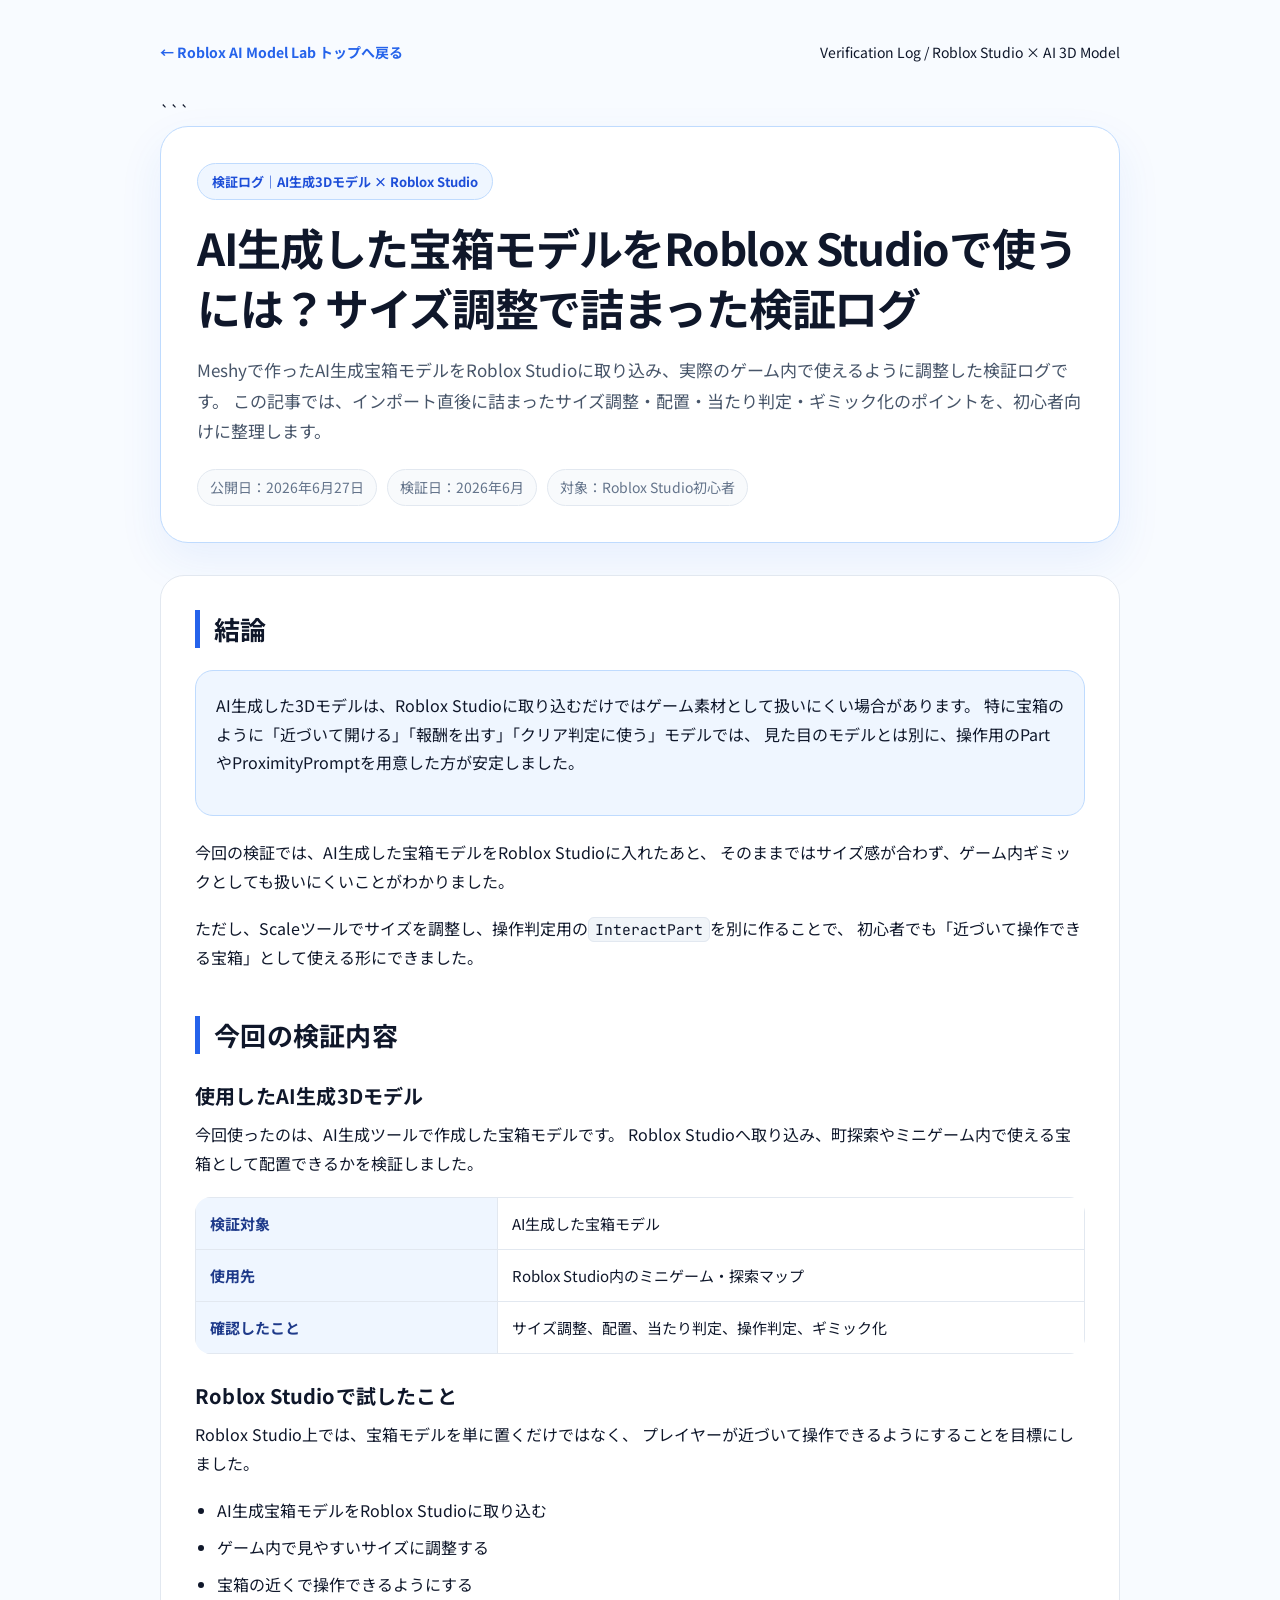
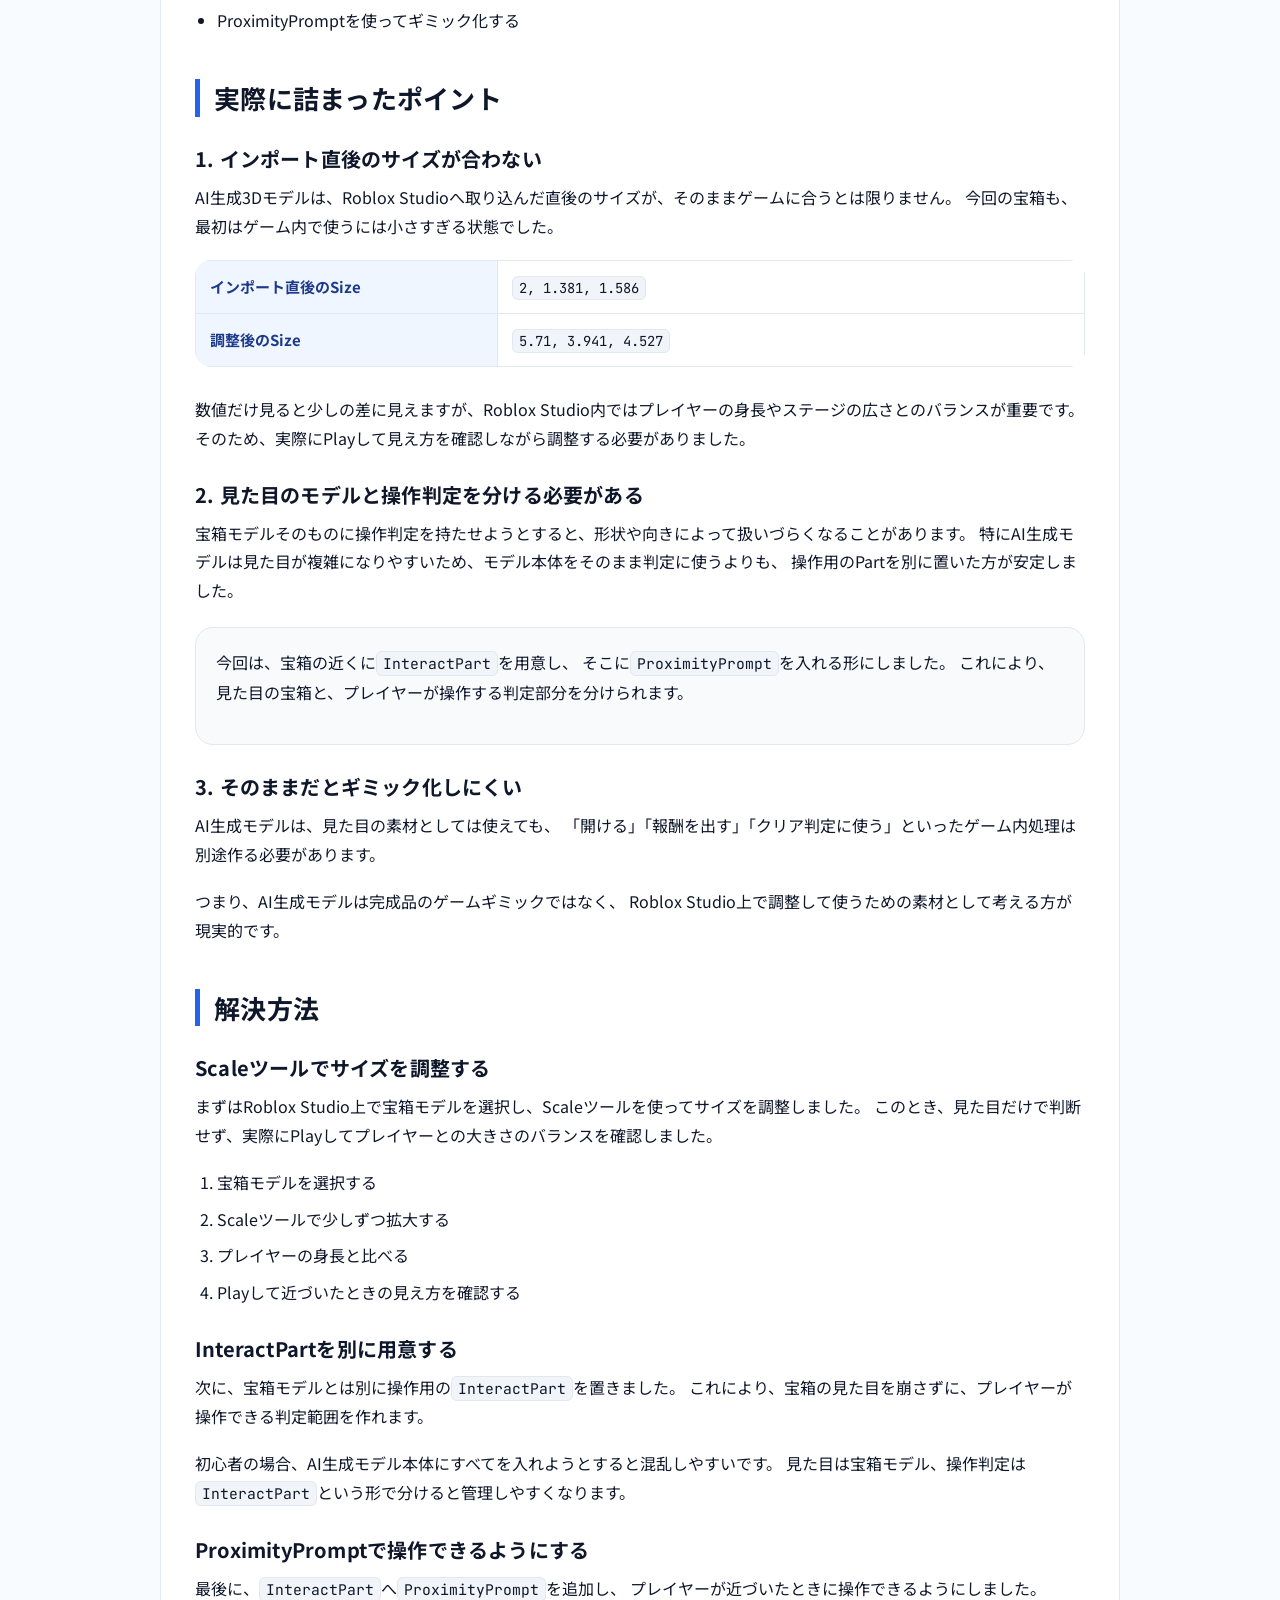
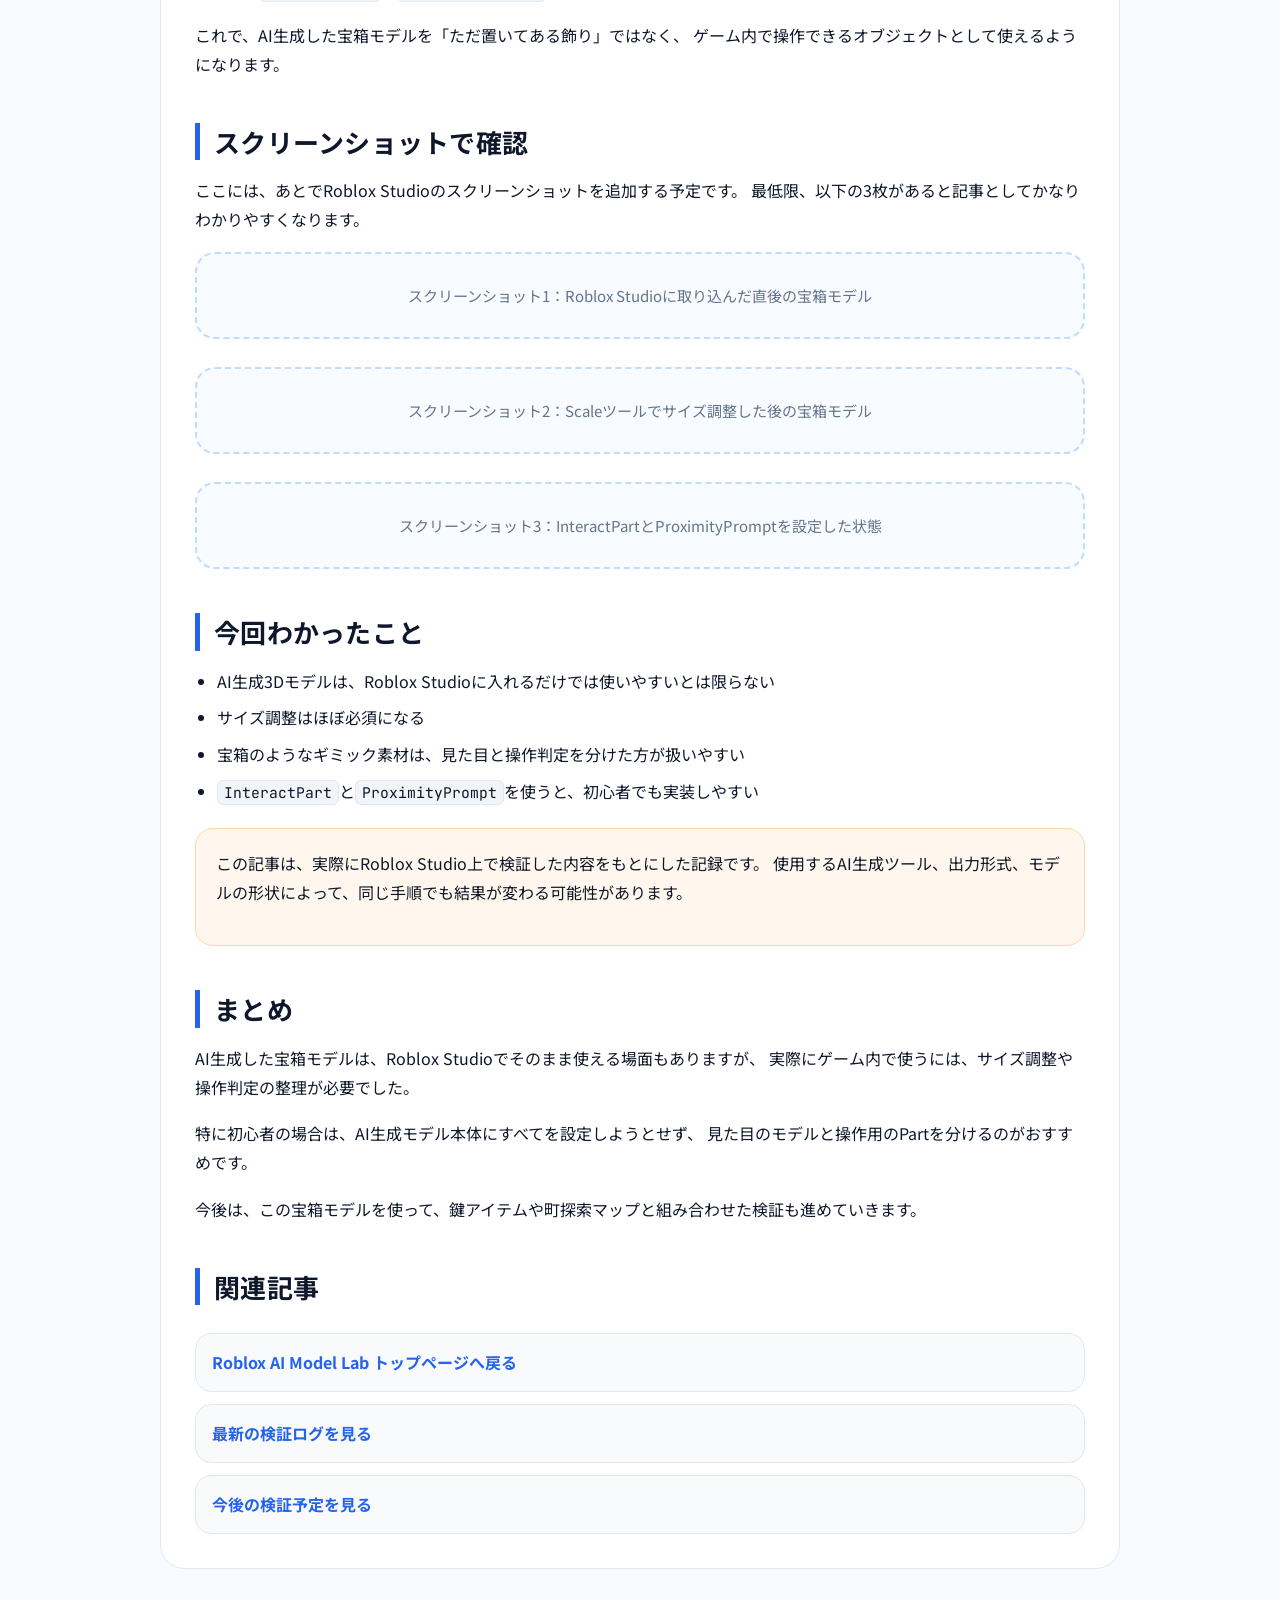
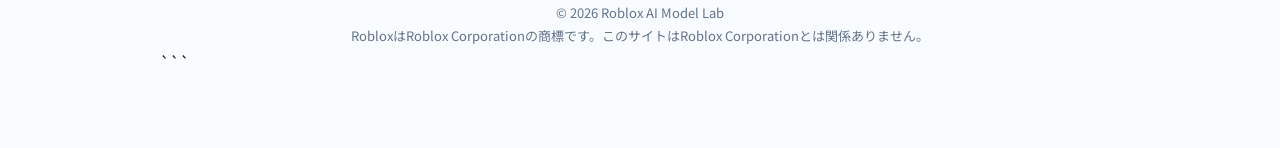
==== articles/ai-chest-roblox-studio-size-fix.html @ ababd357 "Create ai-chest-roblox-studio-size-fix.html" ====
<!DOCTYPE html>

<html lang="ja">
<head>
  <meta charset="UTF-8">
  <meta name="viewport" content="width=device-width, initial-scale=1">

  <title>AI生成した宝箱モデルをRoblox Studioで使うには？サイズ調整で詰まった検証ログ</title>
  <meta name="description" content="Meshyで作ったAI生成宝箱モデルをRoblox Studioに取り込み、サイズ調整・当たり判定・ギミック化で詰まった点と解決方法を実機検証ベースでまとめます。">
  <meta name="keywords" content="Roblox Studio,AI生成3Dモデル,Meshy,宝箱,サイズ調整,インポート,当たり判定,ProximityPrompt,初心者">
  <link rel="canonical" href="https://roblox-ai-model-lab.pages.dev/articles/ai-chest-roblox-studio-size-fix.html">

  <link rel="icon" href="/favicon.ico" sizes="any">
  <link rel="icon" type="image/png" sizes="32x32" href="/favicon-32x32.png">
  <link rel="apple-touch-icon" href="/apple-touch-icon.png">
  <meta name="theme-color" content="#2563eb">

  <!-- OGP -->

  <meta property="og:type" content="article">
  <meta property="og:locale" content="ja_JP">
  <meta property="og:site_name" content="Roblox AI Model Lab">
  <meta property="og:title" content="AI生成した宝箱モデルをRoblox Studioで使うには？サイズ調整で詰まった検証ログ">
  <meta property="og:description" content="Meshyで作ったAI生成宝箱モデルをRoblox Studioに取り込み、サイズ調整・当たり判定・ギミック化で詰まった点と解決方法を実機検証ベースでまとめます。">
  <meta property="og:url" content="https://roblox-ai-model-lab.pages.dev/articles/ai-chest-roblox-studio-size-fix.html">
  <meta property="og:image" content="https://roblox-ai-model-lab.pages.dev/ogp.png">
  <meta property="og:image:width" content="1200">
  <meta property="og:image:height" content="630">

  <!-- Twitter Card -->

  <meta name="twitter:card" content="summary_large_image">
  <meta name="twitter:title" content="AI生成した宝箱モデルをRoblox Studioで使うには？サイズ調整で詰まった検証ログ">
  <meta name="twitter:description" content="Meshyで作ったAI生成宝箱モデルをRoblox Studioに取り込み、サイズ調整・当たり判定・ギミック化で詰まった点と解決方法を実機検証ベースでまとめます。">
  <meta name="twitter:image" content="https://roblox-ai-model-lab.pages.dev/ogp.png">

  <link rel="preconnect" href="https://fonts.googleapis.com">
  <link rel="preconnect" href="https://fonts.gstatic.com" crossorigin>
  <link href="https://fonts.googleapis.com/css2?family=JetBrains+Mono:wght@400;500;700&family=Noto+Sans+JP:wght@400;500;700&display=swap" rel="stylesheet">
  <link rel="stylesheet" href="/styles.css">

  <style>
    body {
      background: #f8fbff;
      color: #0f172a;
      font-family: "Noto Sans JP", system-ui, -apple-system, BlinkMacSystemFont, sans-serif;
      line-height: 1.8;
    }

    .article-wrapper {
      width: min(100% - 32px, 960px);
      margin: 0 auto;
      padding: 40px 0 72px;
    }

    .article-nav {
      display: flex;
      justify-content: space-between;
      gap: 16px;
      align-items: center;
      margin-bottom: 32px;
      font-size: 14px;
    }

    .article-nav a {
      color: #2563eb;
      text-decoration: none;
      font-weight: 700;
    }

    .article-hero {
      background: #ffffff;
      border: 1px solid #bfdbfe;
      border-radius: 28px;
      padding: 36px;
      box-shadow: 0 18px 45px rgba(37, 99, 235, 0.08);
      margin-bottom: 32px;
    }

    .article-label {
      display: inline-flex;
      align-items: center;
      gap: 8px;
      background: #eff6ff;
      color: #1d4ed8;
      border: 1px solid #bfdbfe;
      border-radius: 999px;
      padding: 6px 14px;
      font-size: 13px;
      font-weight: 700;
      margin-bottom: 18px;
    }

    .article-hero h1 {
      font-size: clamp(28px, 5vw, 44px);
      line-height: 1.35;
      margin: 0 0 18px;
      letter-spacing: -0.03em;
    }

    .article-lead {
      color: #475569;
      font-size: 17px;
      margin: 0;
    }

    .article-meta {
      display: flex;
      flex-wrap: wrap;
      gap: 10px;
      margin-top: 22px;
      color: #64748b;
      font-size: 14px;
    }

    .article-meta span {
      background: #f8fafc;
      border: 1px solid #e2e8f0;
      border-radius: 999px;
      padding: 5px 12px;
    }

    .article-content {
      background: #ffffff;
      border: 1px solid #e2e8f0;
      border-radius: 24px;
      padding: 34px;
    }

    .article-content h2 {
      font-size: 26px;
      line-height: 1.45;
      margin: 44px 0 16px;
      padding-left: 14px;
      border-left: 5px solid #2563eb;
    }

    .article-content h2:first-child {
      margin-top: 0;
    }

    .article-content h3 {
      font-size: 20px;
      margin: 28px 0 10px;
    }

    .article-content p {
      margin: 0 0 18px;
    }

    .article-content ul,
    .article-content ol {
      padding-left: 1.4em;
      margin: 0 0 22px;
    }

    .article-content li {
      margin-bottom: 8px;
    }

    .summary-box,
    .point-box,
    .warning-box {
      border-radius: 18px;
      padding: 20px;
      margin: 22px 0;
    }

    .summary-box {
      background: #eff6ff;
      border: 1px solid #bfdbfe;
    }

    .point-box {
      background: #f8fafc;
      border: 1px solid #e2e8f0;
    }

    .warning-box {
      background: #fff7ed;
      border: 1px solid #fed7aa;
    }

    .data-table {
      width: 100%;
      border-collapse: collapse;
      margin: 20px 0 28px;
      font-size: 15px;
      overflow: hidden;
      border-radius: 16px;
    }

    .data-table th,
    .data-table td {
      border: 1px solid #e2e8f0;
      padding: 12px 14px;
      text-align: left;
      vertical-align: top;
    }

    .data-table th {
      background: #eff6ff;
      color: #1e3a8a;
      font-weight: 700;
      width: 34%;
    }

    code {
      font-family: "JetBrains Mono", monospace;
      background: #f1f5f9;
      border: 1px solid #e2e8f0;
      border-radius: 6px;
      padding: 2px 6px;
      font-size: 0.92em;
    }

    .screenshot-placeholder {
      border: 2px dashed #bfdbfe;
      border-radius: 20px;
      background: #f8fbff;
      color: #64748b;
      padding: 28px;
      margin: 18px 0 28px;
      text-align: center;
      font-size: 15px;
    }

    .article-links {
      display: grid;
      gap: 12px;
      margin-top: 28px;
    }

    .article-links a {
      display: block;
      background: #f8fafc;
      border: 1px solid #e2e8f0;
      border-radius: 16px;
      padding: 14px 16px;
      color: #2563eb;
      text-decoration: none;
      font-weight: 700;
    }

    .article-footer {
      margin-top: 32px;
      color: #64748b;
      font-size: 13px;
      text-align: center;
    }

    @media (max-width: 720px) {
      .article-wrapper {
        width: min(100% - 20px, 960px);
        padding-top: 24px;
      }

      .article-hero,
      .article-content {
        padding: 24px 18px;
        border-radius: 20px;
      }

      .article-nav {
        align-items: flex-start;
        flex-direction: column;
      }

      .data-table {
        font-size: 14px;
      }

      .data-table th,
      .data-table td {
        display: block;
        width: 100%;
      }
    }
  </style>

  <script type="application/ld+json">
  {
    "@context": "https://schema.org",
    "@type": "BlogPosting",
    "headline": "AI生成した宝箱モデルをRoblox Studioで使うには？サイズ調整で詰まった検証ログ",
    "description": "Meshyで作ったAI生成宝箱モデルをRoblox Studioに取り込み、サイズ調整・当たり判定・ギミック化で詰まった点と解決方法を実機検証ベースでまとめます。",
    "image": "https://roblox-ai-model-lab.pages.dev/ogp.png",
    "datePublished": "2026-06-27",
    "dateModified": "2026-06-27",
    "author": {
      "@type": "Organization",
      "name": "Roblox AI Model Lab"
    },
    "publisher": {
      "@type": "Organization",
      "name": "Roblox AI Model Lab",
      "logo": {
        "@type": "ImageObject",
        "url": "https://roblox-ai-model-lab.pages.dev/favicon-32x32.png"
      }
    },
    "mainEntityOfPage": {
      "@type": "WebPage",
      "@id": "https://roblox-ai-model-lab.pages.dev/articles/ai-chest-roblox-studio-size-fix.html"
    }
  }
  </script>

</head>

<body>
  <div class="article-wrapper">
    <nav class="article-nav" aria-label="パンくず">
      <a href="/">← Roblox AI Model Lab トップへ戻る</a>
      <span>Verification Log / Roblox Studio × AI 3D Model</span>
    </nav>

```
<header class="article-hero">
  <div class="article-label">検証ログ｜AI生成3Dモデル × Roblox Studio</div>
  <h1>AI生成した宝箱モデルをRoblox Studioで使うには？サイズ調整で詰まった検証ログ</h1>
  <p class="article-lead">
    Meshyで作ったAI生成宝箱モデルをRoblox Studioに取り込み、実際のゲーム内で使えるように調整した検証ログです。
    この記事では、インポート直後に詰まったサイズ調整・配置・当たり判定・ギミック化のポイントを、初心者向けに整理します。
  </p>
  <div class="article-meta">
    <span>公開日：2026年6月27日</span>
    <span>検証日：2026年6月</span>
    <span>対象：Roblox Studio初心者</span>
  </div>
</header>

<main class="article-content">
  <h2>結論</h2>
  <div class="summary-box">
    <p>
      AI生成した3Dモデルは、Roblox Studioに取り込むだけではゲーム素材として扱いにくい場合があります。
      特に宝箱のように「近づいて開ける」「報酬を出す」「クリア判定に使う」モデルでは、
      見た目のモデルとは別に、操作用のPartやProximityPromptを用意した方が安定しました。
    </p>
  </div>

  <p>
    今回の検証では、AI生成した宝箱モデルをRoblox Studioに入れたあと、
    そのままではサイズ感が合わず、ゲーム内ギミックとしても扱いにくいことがわかりました。
  </p>

  <p>
    ただし、Scaleツールでサイズを調整し、操作判定用の<code>InteractPart</code>を別に作ることで、
    初心者でも「近づいて操作できる宝箱」として使える形にできました。
  </p>

  <h2>今回の検証内容</h2>

  <h3>使用したAI生成3Dモデル</h3>
  <p>
    今回使ったのは、AI生成ツールで作成した宝箱モデルです。
    Roblox Studioへ取り込み、町探索やミニゲーム内で使える宝箱として配置できるかを検証しました。
  </p>

  <table class="data-table">
    <tr>
      <th>検証対象</th>
      <td>AI生成した宝箱モデル</td>
    </tr>
    <tr>
      <th>使用先</th>
      <td>Roblox Studio内のミニゲーム・探索マップ</td>
    </tr>
    <tr>
      <th>確認したこと</th>
      <td>サイズ調整、配置、当たり判定、操作判定、ギミック化</td>
    </tr>
  </table>

  <h3>Roblox Studioで試したこと</h3>
  <p>
    Roblox Studio上では、宝箱モデルを単に置くだけではなく、
    プレイヤーが近づいて操作できるようにすることを目標にしました。
  </p>

  <ul>
    <li>AI生成宝箱モデルをRoblox Studioに取り込む</li>
    <li>ゲーム内で見やすいサイズに調整する</li>
    <li>宝箱の近くで操作できるようにする</li>
    <li>ProximityPromptを使ってギミック化する</li>
  </ul>

  <h2>実際に詰まったポイント</h2>

  <h3>1. インポート直後のサイズが合わない</h3>
  <p>
    AI生成3Dモデルは、Roblox Studioへ取り込んだ直後のサイズが、そのままゲームに合うとは限りません。
    今回の宝箱も、最初はゲーム内で使うには小さすぎる状態でした。
  </p>

  <table class="data-table">
    <tr>
      <th>インポート直後のSize</th>
      <td><code>2, 1.381, 1.586</code></td>
    </tr>
    <tr>
      <th>調整後のSize</th>
      <td><code>5.71, 3.941, 4.527</code></td>
    </tr>
  </table>

  <p>
    数値だけ見ると少しの差に見えますが、Roblox Studio内ではプレイヤーの身長やステージの広さとのバランスが重要です。
    そのため、実際にPlayして見え方を確認しながら調整する必要がありました。
  </p>

  <h3>2. 見た目のモデルと操作判定を分ける必要がある</h3>
  <p>
    宝箱モデルそのものに操作判定を持たせようとすると、形状や向きによって扱いづらくなることがあります。
    特にAI生成モデルは見た目が複雑になりやすいため、モデル本体をそのまま判定に使うよりも、
    操作用のPartを別に置いた方が安定しました。
  </p>

  <div class="point-box">
    <p>
      今回は、宝箱の近くに<code>InteractPart</code>を用意し、
      そこに<code>ProximityPrompt</code>を入れる形にしました。
      これにより、見た目の宝箱と、プレイヤーが操作する判定部分を分けられます。
    </p>
  </div>

  <h3>3. そのままだとギミック化しにくい</h3>
  <p>
    AI生成モデルは、見た目の素材としては使えても、
    「開ける」「報酬を出す」「クリア判定に使う」といったゲーム内処理は別途作る必要があります。
  </p>

  <p>
    つまり、AI生成モデルは完成品のゲームギミックではなく、
    Roblox Studio上で調整して使うための素材として考える方が現実的です。
  </p>

  <h2>解決方法</h2>

  <h3>Scaleツールでサイズを調整する</h3>
  <p>
    まずはRoblox Studio上で宝箱モデルを選択し、Scaleツールを使ってサイズを調整しました。
    このとき、見た目だけで判断せず、実際にPlayしてプレイヤーとの大きさのバランスを確認しました。
  </p>

  <ol>
    <li>宝箱モデルを選択する</li>
    <li>Scaleツールで少しずつ拡大する</li>
    <li>プレイヤーの身長と比べる</li>
    <li>Playして近づいたときの見え方を確認する</li>
  </ol>

  <h3>InteractPartを別に用意する</h3>
  <p>
    次に、宝箱モデルとは別に操作用の<code>InteractPart</code>を置きました。
    これにより、宝箱の見た目を崩さずに、プレイヤーが操作できる判定範囲を作れます。
  </p>

  <p>
    初心者の場合、AI生成モデル本体にすべてを入れようとすると混乱しやすいです。
    見た目は宝箱モデル、操作判定は<code>InteractPart</code>という形で分けると管理しやすくなります。
  </p>

  <h3>ProximityPromptで操作できるようにする</h3>
  <p>
    最後に、<code>InteractPart</code>へ<code>ProximityPrompt</code>を追加し、
    プレイヤーが近づいたときに操作できるようにしました。
  </p>

  <p>
    これで、AI生成した宝箱モデルを「ただ置いてある飾り」ではなく、
    ゲーム内で操作できるオブジェクトとして使えるようになります。
  </p>

  <h2>スクリーンショットで確認</h2>

  <p>
    ここには、あとでRoblox Studioのスクリーンショットを追加する予定です。
    最低限、以下の3枚があると記事としてかなりわかりやすくなります。
  </p>

  <div class="screenshot-placeholder">
    スクリーンショット1：Roblox Studioに取り込んだ直後の宝箱モデル
  </div>

  <div class="screenshot-placeholder">
    スクリーンショット2：Scaleツールでサイズ調整した後の宝箱モデル
  </div>

  <div class="screenshot-placeholder">
    スクリーンショット3：InteractPartとProximityPromptを設定した状態
  </div>

  <h2>今回わかったこと</h2>

  <ul>
    <li>AI生成3Dモデルは、Roblox Studioに入れるだけでは使いやすいとは限らない</li>
    <li>サイズ調整はほぼ必須になる</li>
    <li>宝箱のようなギミック素材は、見た目と操作判定を分けた方が扱いやすい</li>
    <li><code>InteractPart</code>と<code>ProximityPrompt</code>を使うと、初心者でも実装しやすい</li>
  </ul>

  <div class="warning-box">
    <p>
      この記事は、実際にRoblox Studio上で検証した内容をもとにした記録です。
      使用するAI生成ツール、出力形式、モデルの形状によって、同じ手順でも結果が変わる可能性があります。
    </p>
  </div>

  <h2>まとめ</h2>

  <p>
    AI生成した宝箱モデルは、Roblox Studioでそのまま使える場面もありますが、
    実際にゲーム内で使うには、サイズ調整や操作判定の整理が必要でした。
  </p>

  <p>
    特に初心者の場合は、AI生成モデル本体にすべてを設定しようとせず、
    見た目のモデルと操作用のPartを分けるのがおすすめです。
  </p>

  <p>
    今後は、この宝箱モデルを使って、鍵アイテムや町探索マップと組み合わせた検証も進めていきます。
  </p>

  <h2>関連記事</h2>
  <div class="article-links">
    <a href="/">Roblox AI Model Lab トップページへ戻る</a>
    <a href="/#logs">最新の検証ログを見る</a>
    <a href="/#plans">今後の検証予定を見る</a>
  </div>
</main>

<footer class="article-footer">
  <p>© 2026 Roblox AI Model Lab</p>
  <p>RobloxはRoblox Corporationの商標です。このサイトはRoblox Corporationとは関係ありません。</p>
</footer>
```

  </div>
</body>
</html>
---- styles.css ----
/* =========================================================
   Roblox AI Model Lab — styles
   白基調 / 青アクセント / ドキュメント風 / レスポンシブ
   ========================================================= */

:root {
  --bg:        #ffffff;
  --bg-soft:   #f6f8fc;
  --bg-tint:   #eef4ff;
  --ink:       #12161d;
  --ink-2:     #4d5765;
  --ink-3:     #8b94a3;
  --line:      #e6eaf1;
  --line-2:    #d7dde8;

  --blue:      #1f6feb;
  --blue-d:    #155bc4;
  --blue-12:   rgba(31, 111, 235, 0.12);

  --green:     #1f9d57;
  --green-bg:  #e7f6ee;
  --amber:     #b9791a;
  --amber-bg:  #fbf1de;
  --slate:     #5b6573;
  --slate-bg:  #eef1f6;

  --maxw:      1080px;
  --radius:    12px;
  --radius-sm: 8px;

  --mono: "JetBrains Mono", ui-monospace, SFMono-Regular, Menlo, monospace;
  --sans: "Noto Sans JP", system-ui, -apple-system, "Hiragino Kaku Gothic ProN",
          "Yu Gothic", Meiryo, sans-serif;
}

* { box-sizing: border-box; }

html { scroll-behavior: smooth; }

body {
  margin: 0;
  font-family: var(--sans);
  color: var(--ink);
  background: var(--bg);
  line-height: 1.85;
  font-size: 16px;
  -webkit-font-smoothing: antialiased;
  text-rendering: optimizeLegibility;
}

a { color: inherit; text-decoration: none; }

img { max-width: 100%; display: block; }

h1, h2, h3, h4 { line-height: 1.4; font-weight: 700; margin: 0; letter-spacing: .01em; }

p { margin: 0; }

.wrap {
  max-width: var(--maxw);
  margin: 0 auto;
  padding: 0 24px;
}

/* ---- mono label / eyebrow ---- */
.eyebrow {
  font-family: var(--mono);
  font-size: 12px;
  letter-spacing: .14em;
  text-transform: uppercase;
  color: var(--blue);
  font-weight: 500;
  display: inline-flex;
  align-items: center;
  gap: 8px;
}
.eyebrow::before {
  content: "";
  width: 22px;
  height: 1px;
  background: var(--blue);
}

/* =========================================================
   Header
   ========================================================= */
.site-header {
  position: sticky;
  top: 0;
  z-index: 50;
  background: rgba(255, 255, 255, 0.86);
  backdrop-filter: saturate(180%) blur(10px);
  border-bottom: 1px solid var(--line);
}
.site-header .wrap {
  display: flex;
  align-items: center;
  justify-content: space-between;
  height: 64px;
  gap: 16px;
}
.brand {
  display: flex;
  align-items: center;
  gap: 11px;
  font-weight: 700;
  letter-spacing: .005em;
}
.brand .logo-mark {
  width: 32px;
  height: 32px;
  border-radius: 8px;
  background: var(--blue);
  color: #fff;
  display: grid;
  place-items: center;
  font-family: var(--mono);
  font-size: 14px;
  font-weight: 700;
  flex: none;
}
.brand .brand-name { font-size: 16px; }
.brand .brand-sub {
  font-family: var(--mono);
  font-size: 10px;
  letter-spacing: .12em;
  color: var(--ink-3);
  text-transform: uppercase;
  display: block;
  line-height: 1;
  margin-top: 2px;
}

.nav {
  display: flex;
  align-items: center;
  gap: 26px;
}
.nav a {
  font-size: 14px;
  color: var(--ink-2);
  transition: color .15s;
}
.nav a:hover { color: var(--blue); }
/* nav内のCTAボタンはデスクトップでは隠す（header-ctaとの重複防止） */
.nav > .btn { display: none; }

.btn {
  display: inline-flex;
  align-items: center;
  gap: 8px;
  font-size: 14px;
  font-weight: 600;
  padding: 9px 16px;
  border-radius: 999px;
  transition: background .15s, color .15s, border-color .15s, transform .1s;
  white-space: nowrap;
}
.btn:active { transform: translateY(1px); }
.btn-primary { background: var(--blue); color: #fff; }
.btn-primary:hover { background: var(--blue-d); }
.btn-ghost {
  border: 1px solid var(--line-2);
  color: var(--ink);
  background: #fff;
}
.btn-ghost:hover { border-color: var(--blue); color: var(--blue); }

.nav-toggle { display: none; }

/* =========================================================
   Hero
   ========================================================= */
.hero {
  padding: 84px 0 72px;
  border-bottom: 1px solid var(--line);
  background:
    radial-gradient(900px 380px at 85% -10%, var(--bg-tint), transparent 70%);
}
.hero-grid {
  display: grid;
  grid-template-columns: 1.15fr 1fr;
  gap: 56px;
  align-items: center;
}
.hero h1 {
  font-size: clamp(28px, 4.6vw, 46px);
  line-height: 1.32;
  letter-spacing: .005em;
  margin: 20px 0 22px;
  text-wrap: balance;
}
.hero h1 .hl {
  color: var(--blue);
  background: linear-gradient(transparent 62%, var(--blue-12) 62%);
  padding: 0 2px;
}
.hero-lead {
  font-size: 17px;
  color: var(--ink-2);
  max-width: 36em;
}
.hero-cta {
  display: flex;
  flex-wrap: wrap;
  gap: 12px;
  margin-top: 30px;
}
.hero-cta .btn { padding: 12px 22px; font-size: 15px; }
.hero-meta {
  display: flex;
  flex-wrap: wrap;
  gap: 10px 8px;
  margin-top: 30px;
}
.chip {
  font-family: var(--mono);
  font-size: 12px;
  letter-spacing: .04em;
  color: var(--ink-2);
  background: var(--bg-soft);
  border: 1px solid var(--line);
  padding: 5px 11px;
  border-radius: 999px;
}

/* placeholder visual */
.ph {
  position: relative;
  border-radius: var(--radius);
  border: 1px solid var(--line);
  background-color: var(--bg-soft);
  background-image:
    repeating-linear-gradient(135deg, #eef2f8 0 10px, #f7f9fc 10px 20px);
  display: grid;
  place-items: center;
  overflow: hidden;
}
.ph .ph-tag {
  font-family: var(--mono);
  font-size: 12px;
  color: var(--ink-3);
  background: rgba(255, 255, 255, 0.92);
  border: 1px solid var(--line);
  padding: 6px 12px;
  border-radius: 6px;
  letter-spacing: .02em;
}
.hero-visual {
  aspect-ratio: 4 / 3.4;
  box-shadow: 0 20px 50px -28px rgba(20, 40, 90, 0.35);
}
.hero-visual .badge {
  position: absolute;
  top: 14px;
  left: 14px;
  font-family: var(--mono);
  font-size: 11px;
  letter-spacing: .08em;
  color: var(--blue);
  background: #fff;
  border: 1px solid var(--line);
  padding: 5px 10px;
  border-radius: 6px;
}

/* =========================================================
   Section base
   ========================================================= */
section { scroll-margin-top: 80px; }
.section { padding: 78px 0; }
.section.soft { background: var(--bg-soft); border-top: 1px solid var(--line); border-bottom: 1px solid var(--line); }
.section-head { max-width: 44em; margin-bottom: 40px; }
.section-head h2 {
  font-size: clamp(23px, 3vw, 31px);
  margin: 14px 0 12px;
  letter-spacing: .01em;
}
.section-head p { color: var(--ink-2); font-size: 16px; }

/* =========================================================
   About
   ========================================================= */
.about-grid {
  display: grid;
  grid-template-columns: 1fr 1fr 1fr;
  gap: 20px;
  margin-top: 8px;
}
.about-card {
  background: #fff;
  border: 1px solid var(--line);
  border-radius: var(--radius);
  padding: 26px 24px;
}
.about-card .num {
  font-family: var(--mono);
  font-size: 12px;
  color: var(--blue);
  letter-spacing: .1em;
}
.about-card h3 { font-size: 17px; margin: 12px 0 8px; }
.about-card p { color: var(--ink-2); font-size: 14.5px; }

.callout {
  margin-top: 30px;
  display: flex;
  gap: 16px;
  align-items: flex-start;
  background: var(--bg-tint);
  border: 1px solid #d6e3fb;
  border-left: 3px solid var(--blue);
  border-radius: var(--radius-sm);
  padding: 20px 22px;
}
.callout .ic {
  font-family: var(--mono);
  font-weight: 700;
  color: var(--blue);
  flex: none;
  font-size: 14px;
  margin-top: 1px;
}
.callout p { font-size: 14.5px; color: var(--ink); }
.callout strong { color: var(--blue-d); }

/* =========================================================
   Categories
   ========================================================= */
.cat-grid {
  display: grid;
  grid-template-columns: repeat(3, 1fr);
  gap: 18px;
}
.cat-card {
  background: #fff;
  border: 1px solid var(--line);
  border-radius: var(--radius);
  padding: 24px 22px;
  transition: border-color .15s, box-shadow .2s, transform .15s;
  display: flex;
  flex-direction: column;
  gap: 12px;
}
.cat-card:hover {
  border-color: var(--blue);
  box-shadow: 0 14px 34px -22px rgba(31, 111, 235, 0.5);
  transform: translateY(-2px);
}
.cat-icon {
  width: 42px;
  height: 42px;
  border-radius: 10px;
  background: var(--bg-tint);
  color: var(--blue);
  display: grid;
  place-items: center;
  flex: none;
}
.cat-icon svg { width: 22px; height: 22px; }
.cat-step {
  font-family: var(--mono);
  font-size: 11px;
  letter-spacing: .12em;
  color: var(--ink-3);
}
.cat-card h3 { font-size: 18px; }
.cat-card p { color: var(--ink-2); font-size: 14px; }
.cat-card .cat-tags {
  margin-top: auto;
  padding-top: 6px;
  display: flex;
  flex-wrap: wrap;
  gap: 6px;
}
.cat-tags .t {
  font-family: var(--mono);
  font-size: 11px;
  color: var(--ink-2);
  background: var(--bg-soft);
  border: 1px solid var(--line);
  padding: 3px 8px;
  border-radius: 5px;
}

/* =========================================================
   Logs
   ========================================================= */
.log-list {
  display: grid;
  grid-template-columns: repeat(2, 1fr);
  gap: 18px;
}
.log-card {
  background: #fff;
  border: 1px solid var(--line);
  border-radius: var(--radius);
  overflow: hidden;
  display: flex;
  flex-direction: column;
  transition: border-color .15s, box-shadow .2s;
}
.log-card:hover { border-color: var(--line-2); box-shadow: 0 12px 30px -24px rgba(20,40,90,.4); }
.log-thumb {
  aspect-ratio: 16 / 7.4;
  border-bottom: 1px solid var(--line);
}
.log-body { padding: 20px 22px 22px; display: flex; flex-direction: column; gap: 11px; flex: 1; }
.log-meta {
  display: flex;
  align-items: center;
  gap: 10px;
  flex-wrap: wrap;
  font-family: var(--mono);
  font-size: 12px;
  color: var(--ink-3);
}
.tag {
  font-family: var(--mono);
  font-size: 11px;
  letter-spacing: .03em;
  padding: 3px 9px;
  border-radius: 5px;
  font-weight: 500;
}
.tag-cat { color: var(--blue); background: var(--bg-tint); }
.status {
  display: inline-flex;
  align-items: center;
  gap: 5px;
  font-family: var(--mono);
  font-size: 11px;
  padding: 3px 9px;
  border-radius: 999px;
  font-weight: 500;
}
.status::before { content: ""; width: 6px; height: 6px; border-radius: 50%; }
.status.solved { color: var(--green); background: var(--green-bg); }
.status.solved::before { background: var(--green); }
.status.testing { color: var(--amber); background: var(--amber-bg); }
.status.testing::before { background: var(--amber); }
.status.retest { color: var(--slate); background: var(--slate-bg); }
.status.retest::before { background: var(--slate); }
.log-card h3 { font-size: 17.5px; line-height: 1.5; }
.log-card h3 a:hover { color: var(--blue); }
.log-card .excerpt { color: var(--ink-2); font-size: 14px; flex: 1; }
.log-foot {
  display: flex;
  justify-content: space-between;
  align-items: center;
  font-family: var(--mono);
  font-size: 12px;
  color: var(--ink-3);
  padding-top: 4px;
}
.log-foot .more { color: var(--blue); font-weight: 600; }
.log-card:hover .log-foot .more { text-decoration: underline; }

.section-foot { margin-top: 36px; text-align: center; }

/* =========================================================
   Roadmap (今後の検証予定)
   ========================================================= */
.roadmap {
  display: grid;
  grid-template-columns: 1fr 1fr;
  gap: 14px 28px;
  margin-top: 8px;
}
.road-item {
  display: flex;
  gap: 16px;
  align-items: flex-start;
  padding: 18px 0;
  border-bottom: 1px solid var(--line);
}
.road-item .rk {
  font-family: var(--mono);
  font-size: 12px;
  color: var(--blue);
  background: var(--bg-tint);
  border: 1px solid #d6e3fb;
  border-radius: 6px;
  padding: 4px 9px;
  flex: none;
  white-space: nowrap;
}
.road-item h4 { font-size: 15.5px; margin-bottom: 3px; }
.road-item p { font-size: 13.5px; color: var(--ink-2); }

/* =========================================================
   note CTA
   ========================================================= */
.note-cta {
  background: linear-gradient(180deg, #173a86, #0f2a66);
  color: #fff;
  border-radius: 18px;
  padding: 48px 44px;
  display: grid;
  grid-template-columns: 1.4fr auto;
  align-items: center;
  gap: 30px;
  position: relative;
  overflow: hidden;
}
.note-cta::after {
  content: "";
  position: absolute;
  inset: 0;
  background: radial-gradient(420px 200px at 90% 120%, rgba(94,160,255,.4), transparent 70%);
  pointer-events: none;
}
.note-cta .eyebrow { color: #9cc0ff; }
.note-cta .eyebrow::before { background: #9cc0ff; }
.note-cta h2 { font-size: clamp(22px, 3vw, 28px); margin: 14px 0 12px; color: #fff; }
.note-cta p { color: #c5d4f0; font-size: 15px; max-width: 40em; }
.note-cta .btn-note {
  background: #fff;
  color: #143377;
  padding: 14px 26px;
  font-size: 15px;
  position: relative;
  z-index: 1;
}
.note-cta .btn-note:hover { background: #eaf1ff; }

/* =========================================================
   Policy (運営ポリシー)
   ========================================================= */
.policy-grid {
  display: grid;
  grid-template-columns: 1fr 1fr;
  gap: 14px 40px;
}
.policy-item {
  display: flex;
  gap: 14px;
  padding: 18px 0;
  border-top: 1px solid var(--line);
}
.policy-item .pn {
  font-family: var(--mono);
  font-size: 13px;
  color: var(--blue);
  flex: none;
}
.policy-item h4 { font-size: 15.5px; margin-bottom: 4px; }
.policy-item p { font-size: 14px; color: var(--ink-2); }

/* =========================================================
   Footer
   ========================================================= */
.site-footer {
  background: #0f1115;
  color: #cfd5df;
  padding: 56px 0 30px;
}
.footer-top {
  display: grid;
  grid-template-columns: 1.4fr 1fr 1fr;
  gap: 40px;
  padding-bottom: 36px;
  border-bottom: 1px solid #232732;
}
.footer-brand .brand-name { color: #fff; font-size: 17px; font-weight: 700; }
.footer-brand .logo-mark { background: var(--blue); }
.footer-brand p { color: #8b94a3; font-size: 13.5px; margin-top: 14px; max-width: 30em; }
.footer-col h5 {
  font-family: var(--mono);
  font-size: 11px;
  letter-spacing: .12em;
  text-transform: uppercase;
  color: #6f7888;
  margin: 0 0 14px;
  font-weight: 500;
}
.footer-col ul { list-style: none; margin: 0; padding: 0; display: flex; flex-direction: column; gap: 9px; }
.footer-col a { font-size: 14px; color: #cfd5df; }
.footer-col a:hover { color: #fff; }
.footer-tags { display: flex; flex-wrap: wrap; gap: 7px; }
.footer-tags .t {
  font-family: var(--mono);
  font-size: 11px;
  color: #aeb6c4;
  border: 1px solid #2b313d;
  padding: 3px 9px;
  border-radius: 5px;
}
.footer-tags .t:hover { color: #fff; border-color: var(--blue); }
.footer-bottom {
  padding-top: 26px;
  display: flex;
  justify-content: space-between;
  align-items: flex-start;
  flex-wrap: wrap;
  gap: 12px;
  font-size: 12.5px;
  color: #7b8494;
}
.disclaimer {
  max-width: 60em;
  font-size: 12.5px;
  color: #6f7888;
  line-height: 1.7;
}
.disclaimer strong { color: #9aa3b2; font-weight: 600; }

/* =========================================================
   Responsive
   ========================================================= */
@media (max-width: 900px) {
  .hero-grid { grid-template-columns: 1fr; gap: 36px; }
  .hero-visual { max-width: 480px; }
  .about-grid { grid-template-columns: 1fr; }
  .cat-grid { grid-template-columns: 1fr 1fr; }
  .log-list { grid-template-columns: 1fr; }
  .roadmap { grid-template-columns: 1fr; }
  .policy-grid { grid-template-columns: 1fr; }
  .note-cta { grid-template-columns: 1fr; padding: 36px 28px; }
  .footer-top { grid-template-columns: 1fr 1fr; }
  .footer-brand { grid-column: 1 / -1; }
}

@media (max-width: 640px) {
  body { font-size: 15.5px; }
  .nav { display: none; }
  .nav.open {
    display: flex;
    position: absolute;
    top: 64px;
    left: 0;
    right: 0;
    flex-direction: column;
    align-items: stretch;
    gap: 0;
    background: #fff;
    border-bottom: 1px solid var(--line);
    padding: 8px 0;
    box-shadow: 0 16px 30px -20px rgba(0,0,0,.3);
  }
  .nav.open a { padding: 12px 24px; }
  .nav.open > .btn { display: inline-flex; margin: 8px 24px; justify-content: center; }
  .nav-toggle {
    display: inline-grid;
    place-items: center;
    width: 40px; height: 40px;
    border: 1px solid var(--line-2);
    border-radius: 8px;
    background: #fff;
    cursor: pointer;
  }
  .nav-toggle svg { width: 20px; height: 20px; }
  .header-cta { display: none; }
  .hero { padding: 56px 0 52px; }
  .section { padding: 56px 0; }
  .cat-grid { grid-template-columns: 1fr; }
  .footer-top { grid-template-columns: 1fr; gap: 30px; }
  .note-cta { padding: 30px 22px; }
  .wrap { padding: 0 18px; }
}
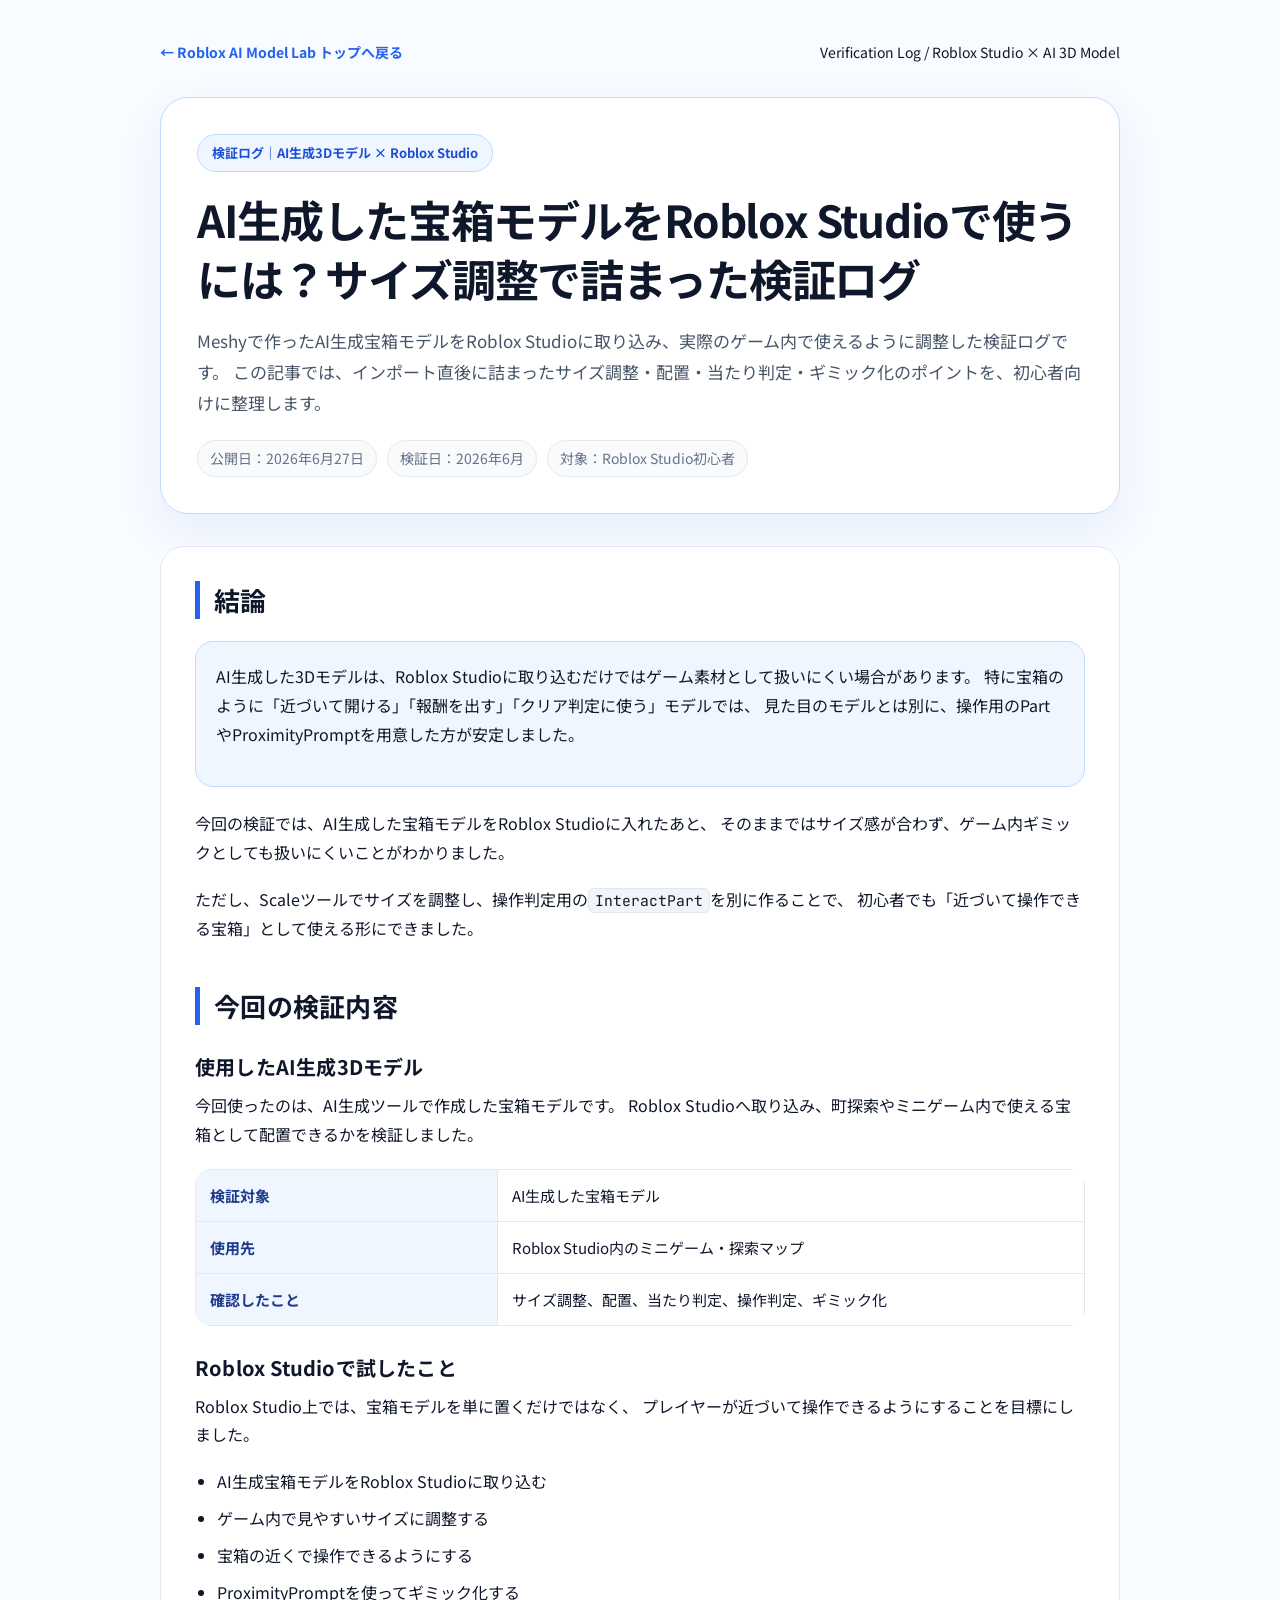
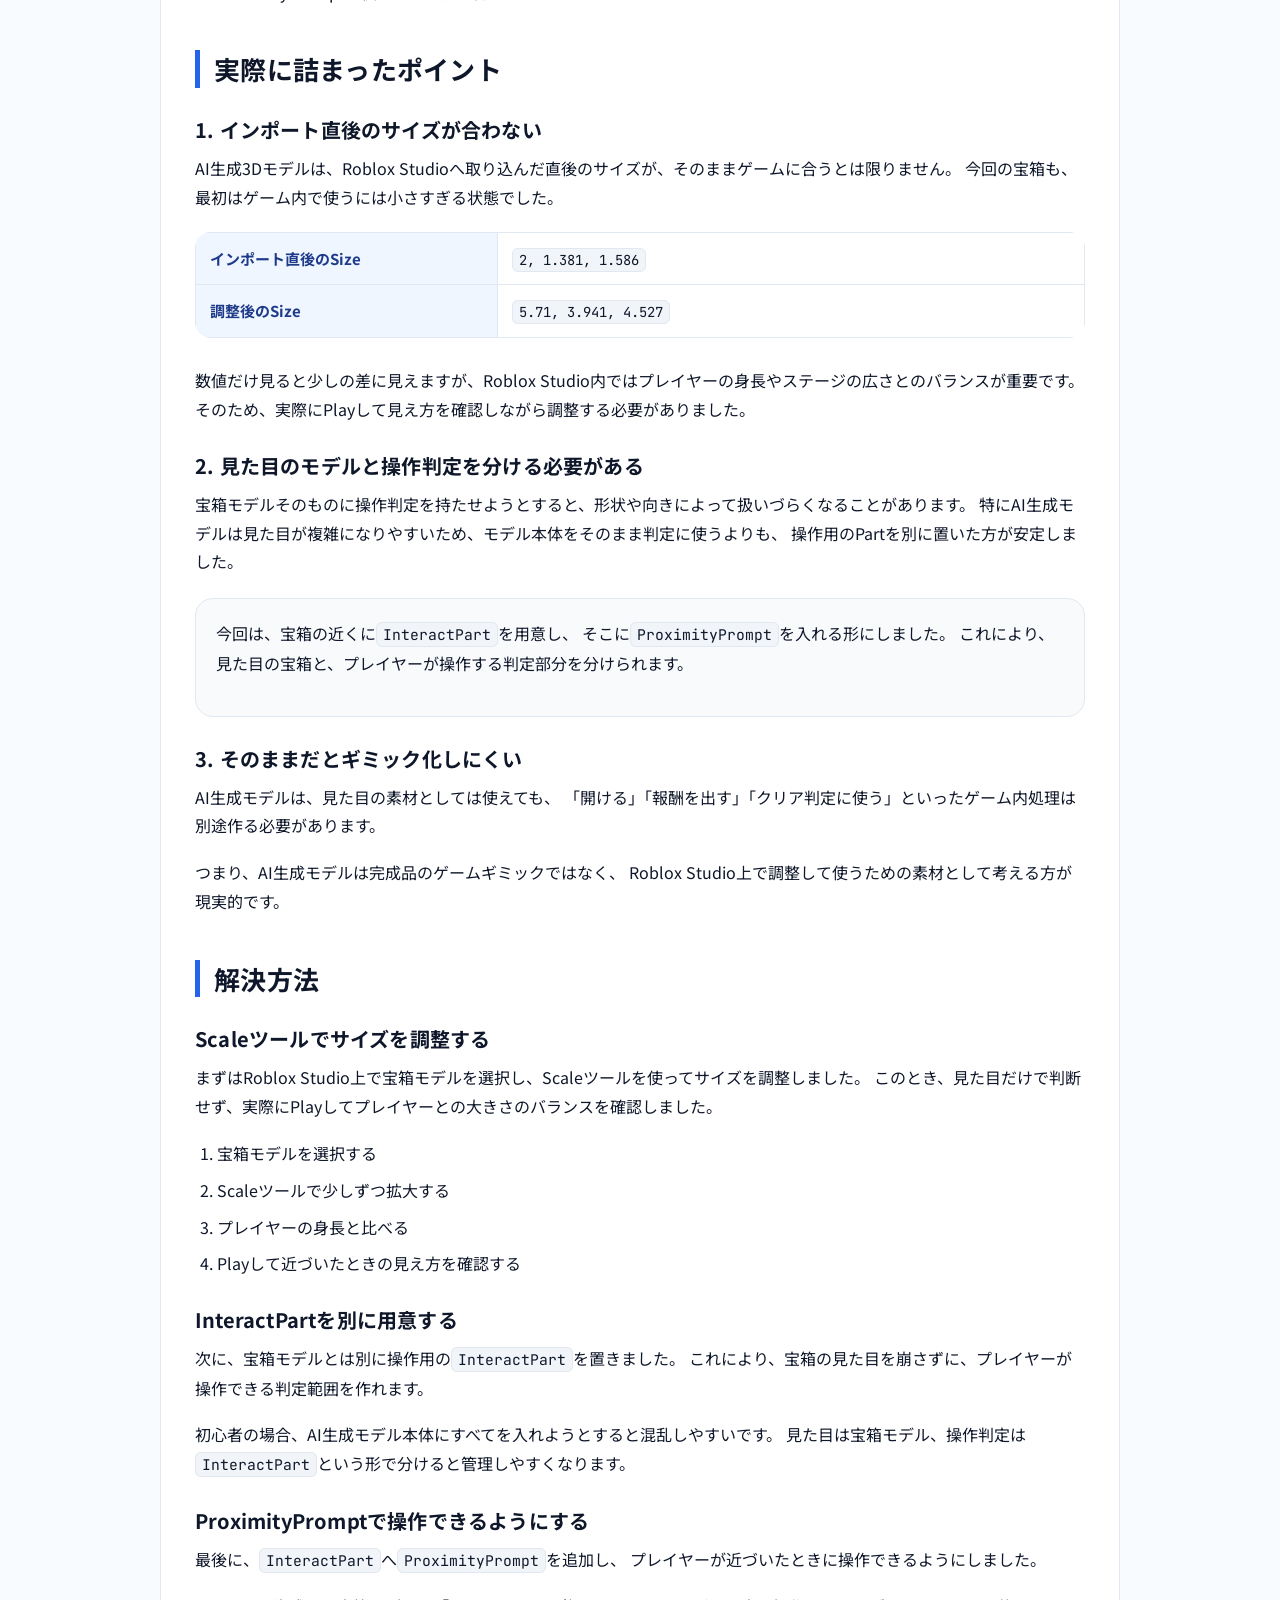
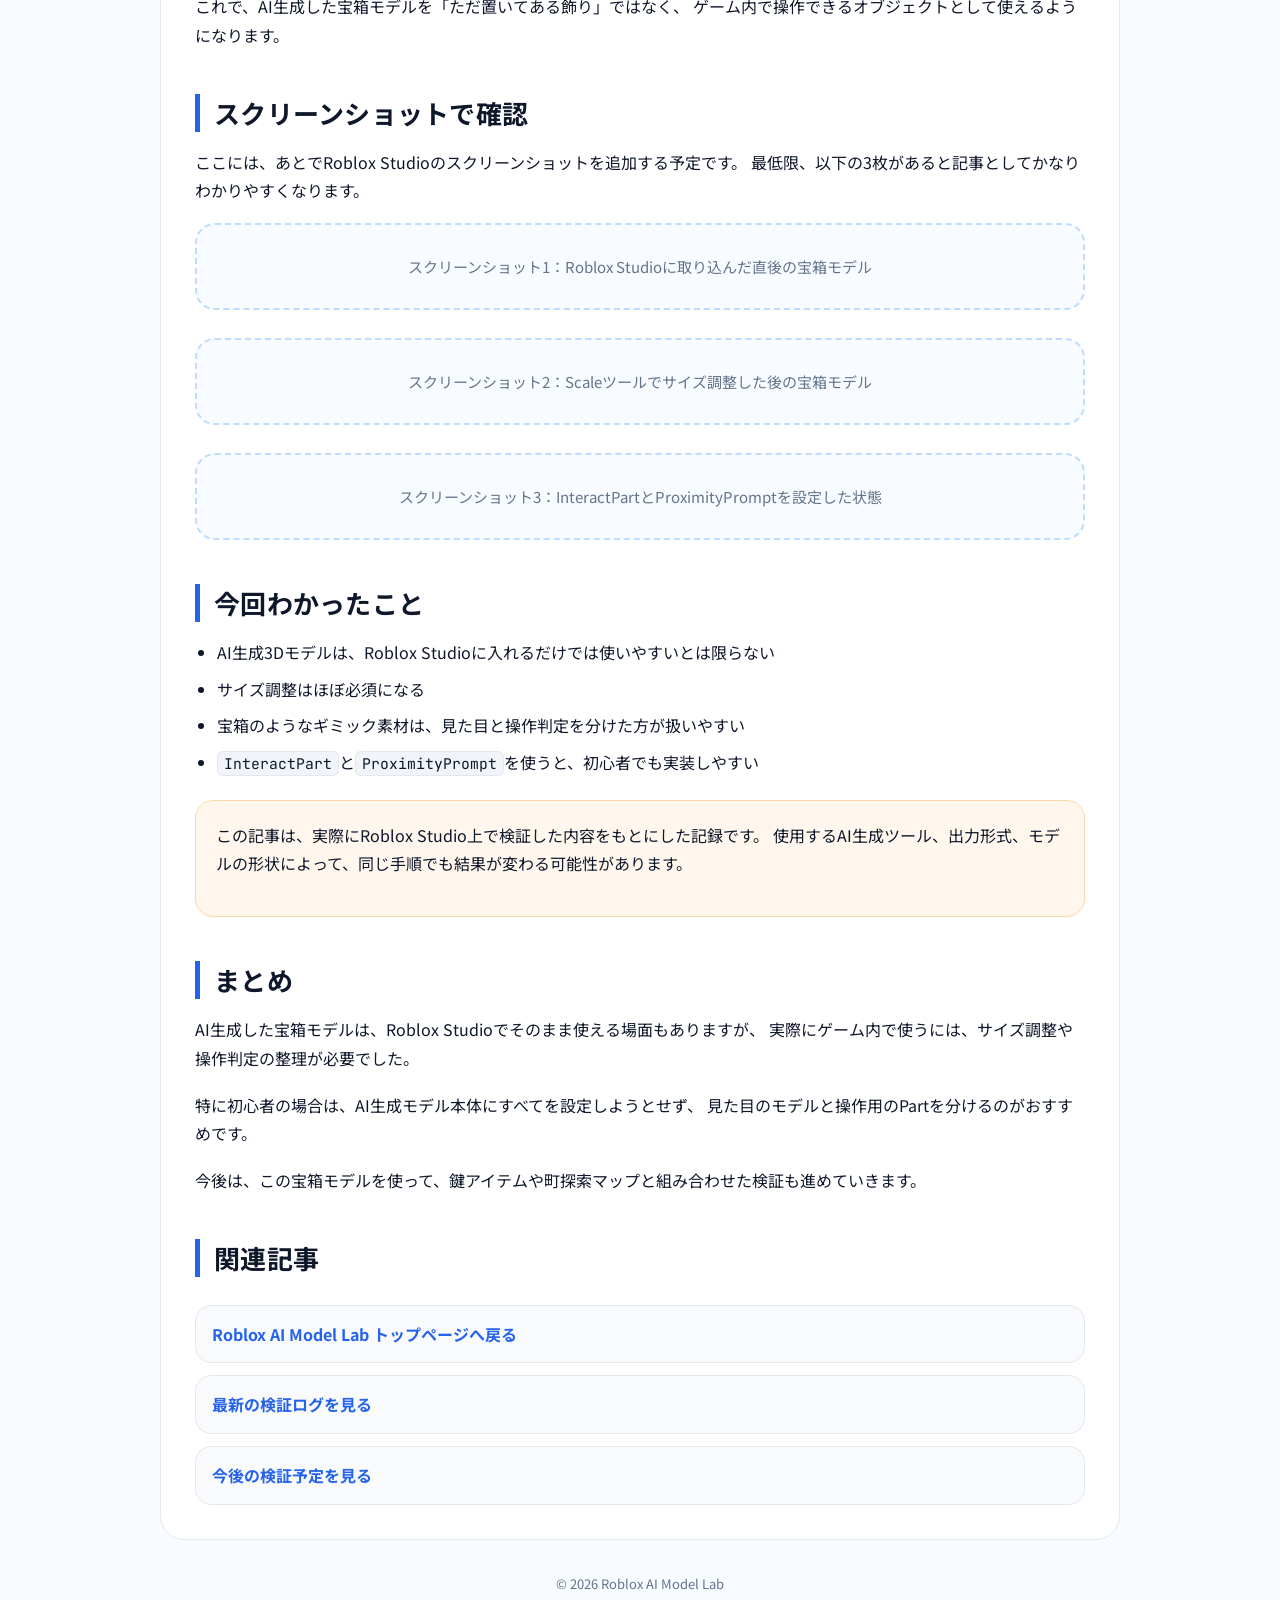
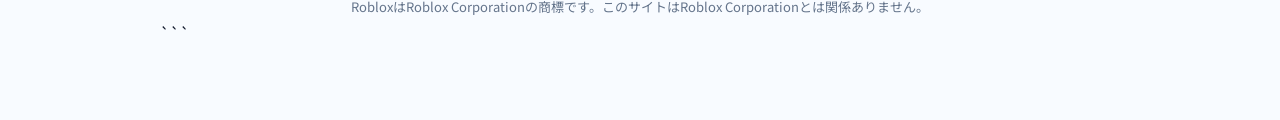
==== commit fca9ead7: "Update ai-chest-roblox-studio-size-fix.html" ====
--- a/articles/ai-chest-roblox-studio-size-fix.html
+++ b/articles/ai-chest-roblox-studio-size-fix.html
@@ -315,7 +315,7 @@
       <span>Verification Log / Roblox Studio × AI 3D Model</span>
     </nav>
 
-```
+
 <header class="article-hero">
   <div class="article-label">検証ログ｜AI生成3Dモデル × Roblox Studio</div>
   <h1>AI生成した宝箱モデルをRoblox Studioで使うには？サイズ調整で詰まった検証ログ</h1>
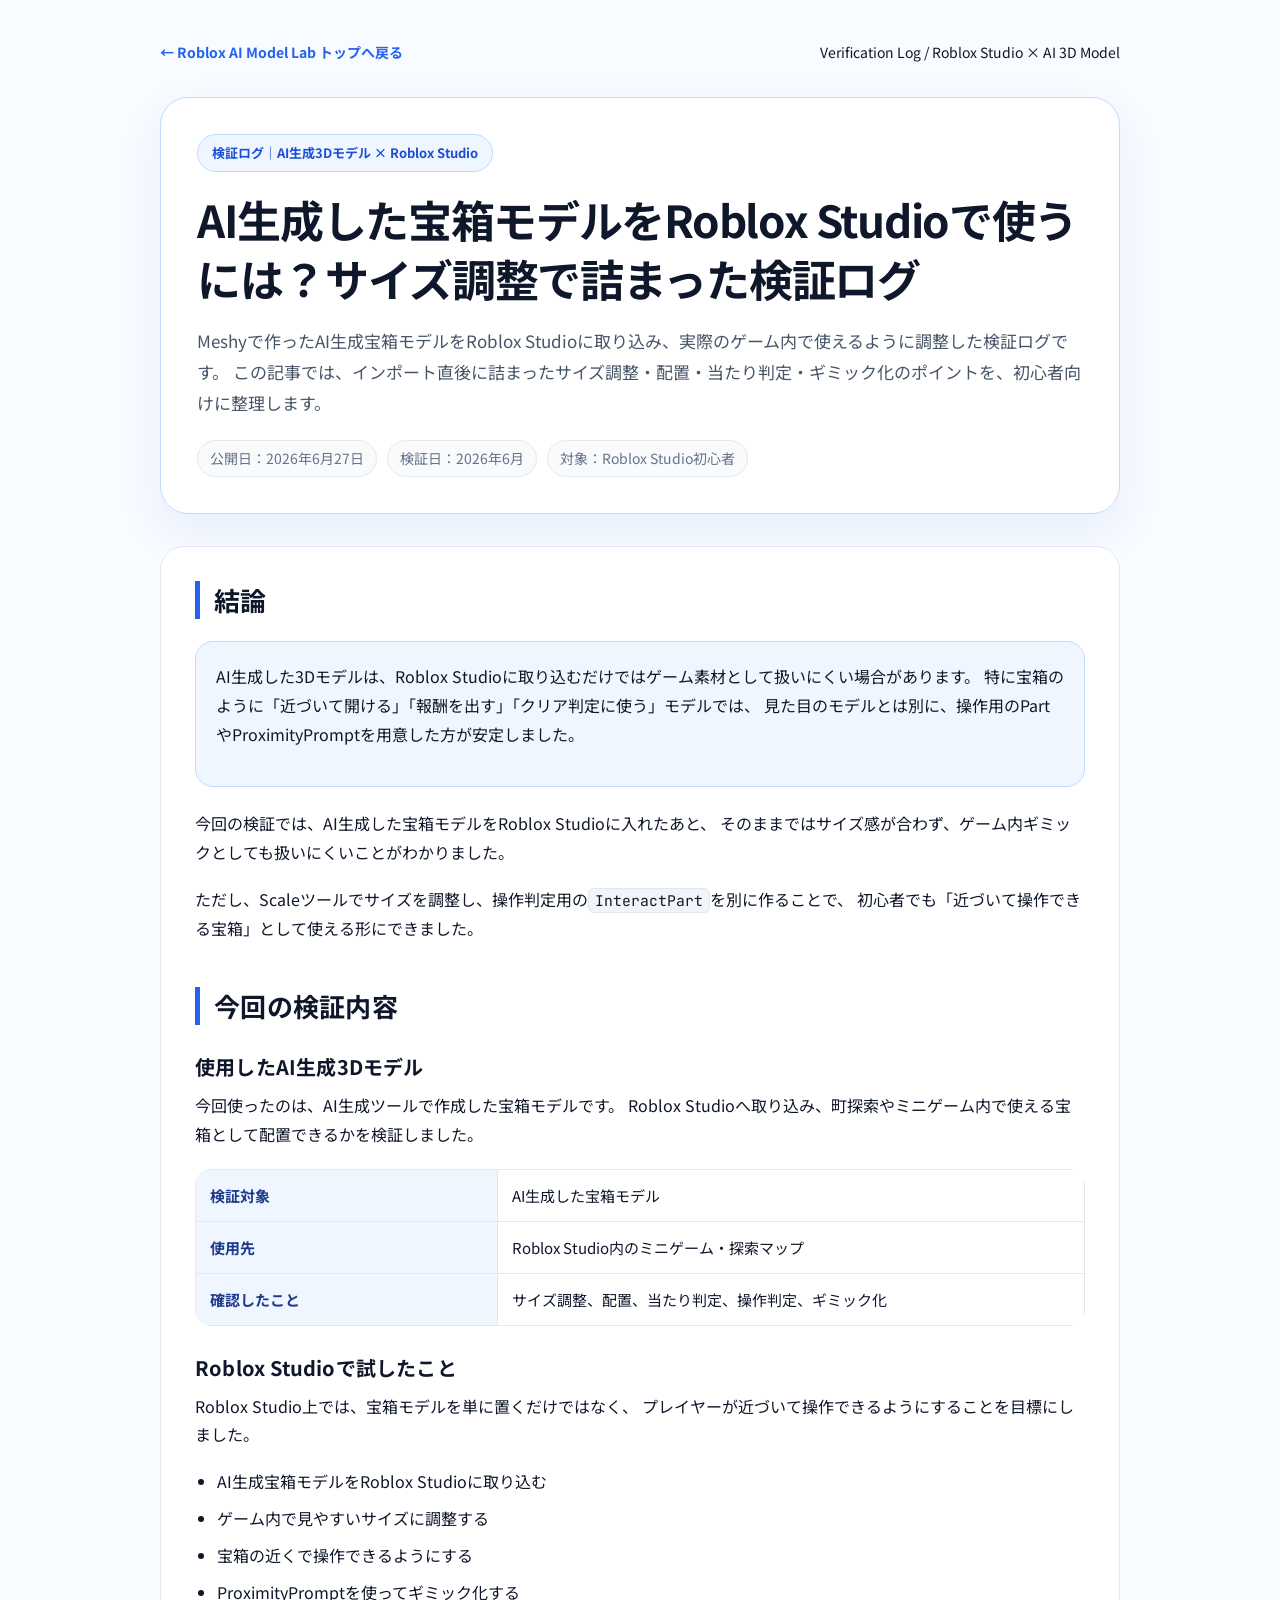
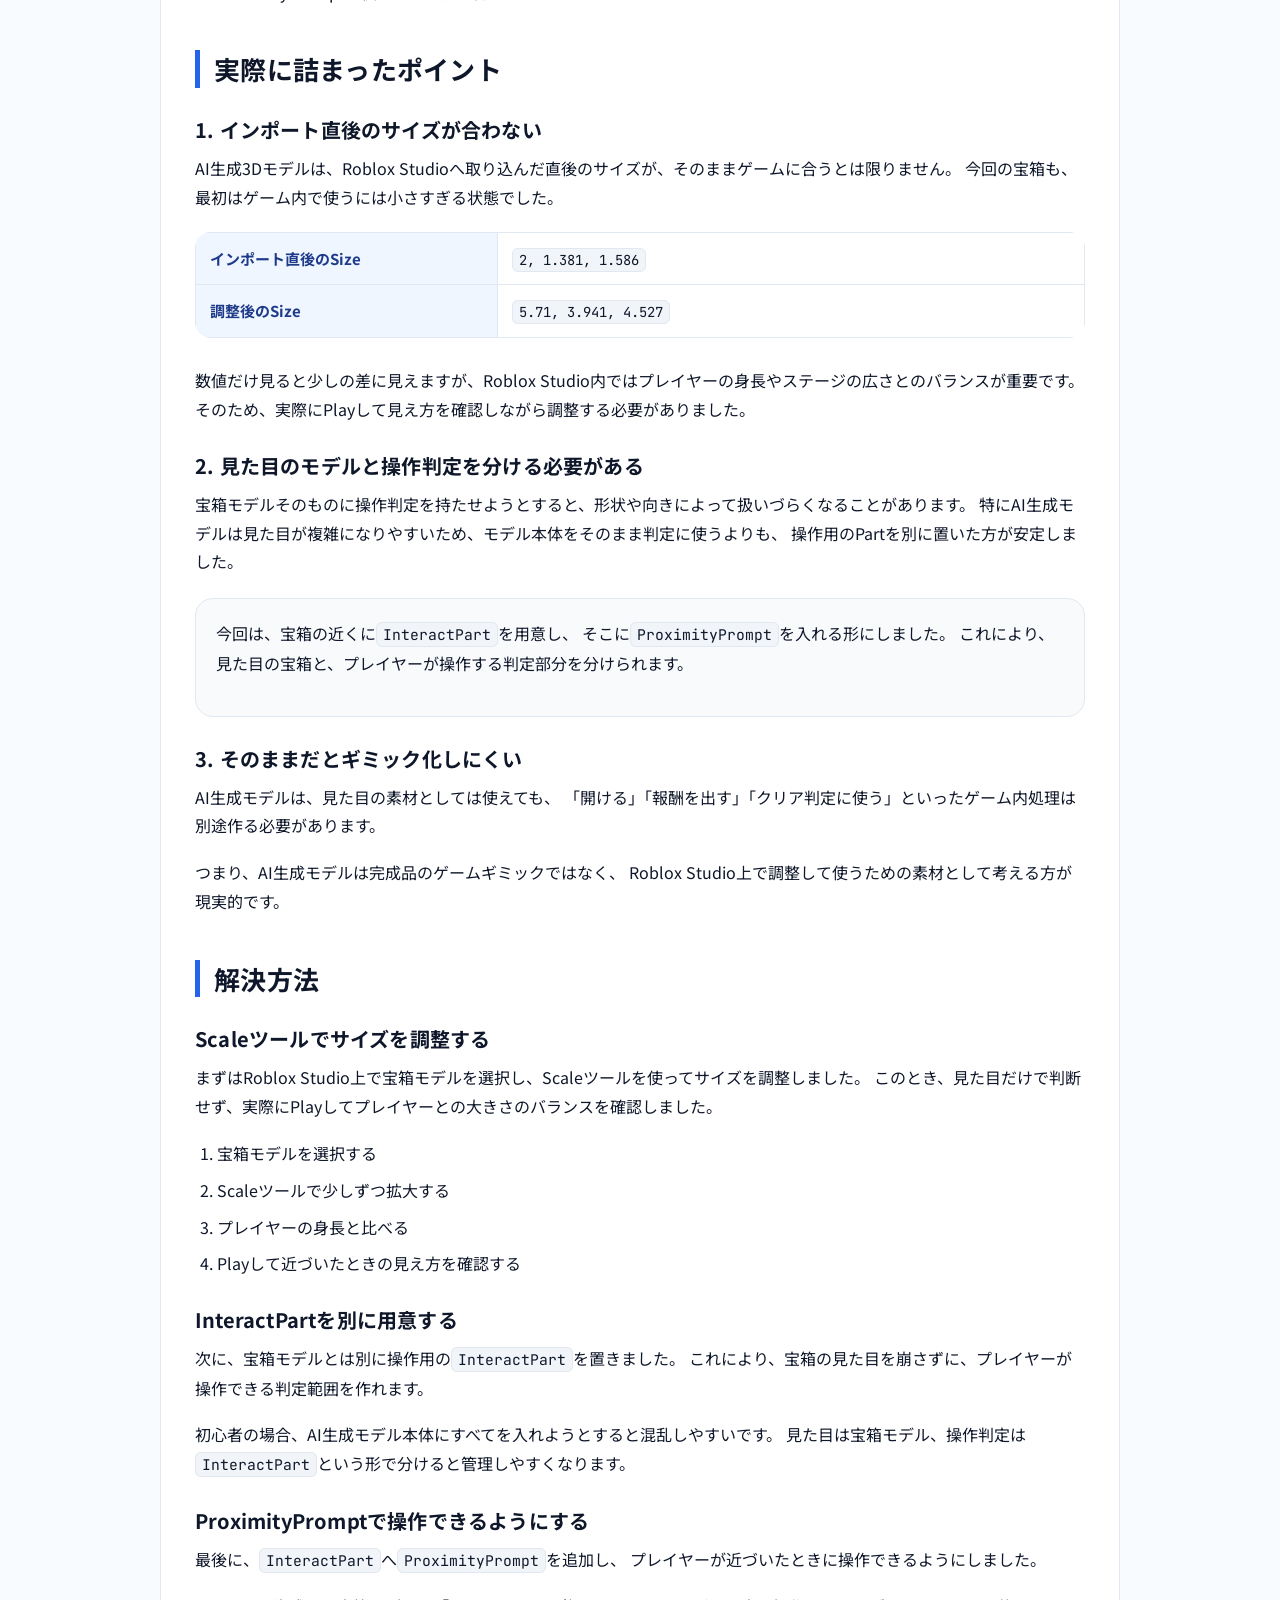
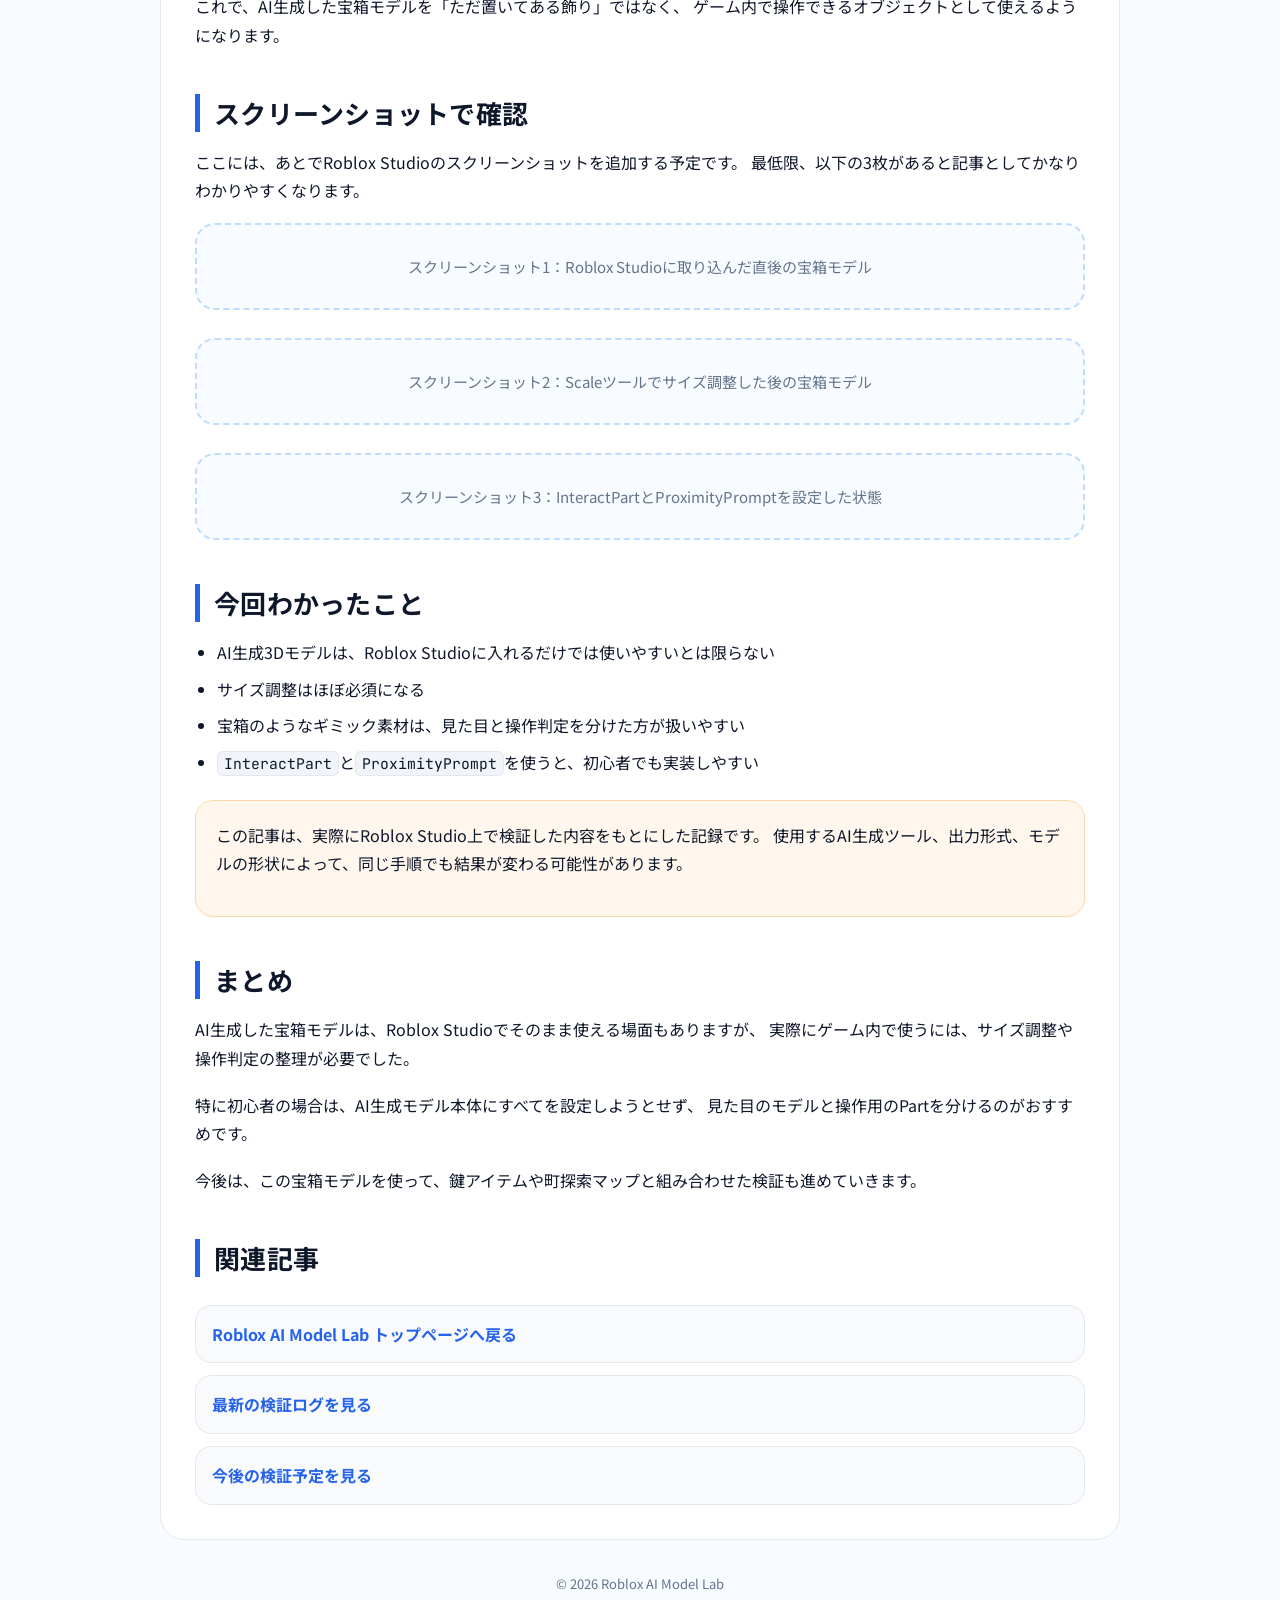
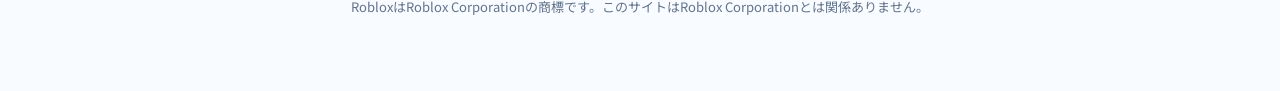
==== commit 3879ecc8: "Update ai-chest-roblox-studio-size-fix.html" ====
--- a/articles/ai-chest-roblox-studio-size-fix.html
+++ b/articles/ai-chest-roblox-studio-size-fix.html
@@ -536,7 +536,6 @@
   <p>© 2026 Roblox AI Model Lab</p>
   <p>RobloxはRoblox Corporationの商標です。このサイトはRoblox Corporationとは関係ありません。</p>
 </footer>
-```
 
   </div>
 </body>
